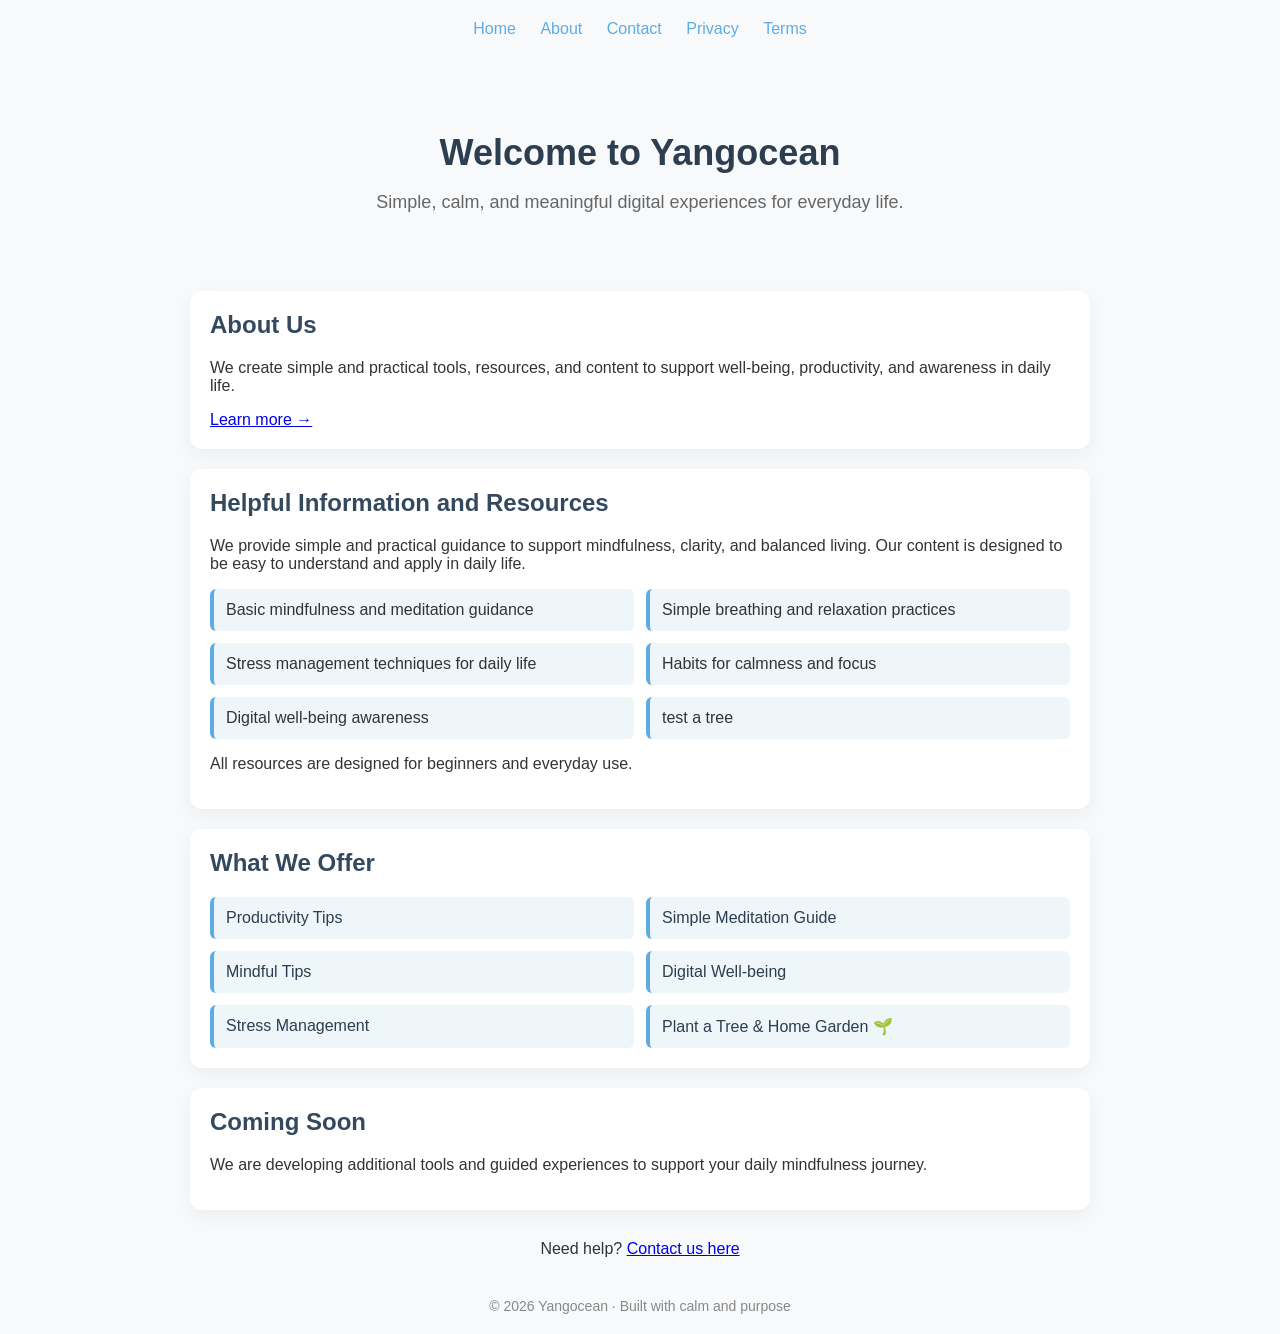
==== index.html @ 3eb4bc16 "Update index.html" ====
<!DOCTYPE html>
<html lang="en">
<head>
  <meta charset="UTF-8">
  <title>Yangocean</title>
  <meta name="viewport" content="width=device-width, initial-scale=1.0">

  <!-- AdSense -->
  <script async src="https://pagead2.googlesyndication.com/pagead/js/adsbygoogle.js?client=ca-pub-7428873868724087"
     crossorigin="anonymous"></script>

  <style>
    body {
      margin: 0;
      font-family: "Segoe UI", Tahoma, sans-serif;
      background: #f7f9fb;
      color: #333;
    }

    .container {
      max-width: 900px;
      margin: auto;
      padding: 20px;
    }

    nav {
      text-align: center;
      margin-bottom: 30px;
    }

    nav a {
      margin: 0 10px;
      text-decoration: none;
      color: #5dade2;
      font-weight: 500;
    }

    nav a:hover {
      text-decoration: underline;
    }

    .hero {
      text-align: center;
      padding: 40px 20px;
    }

    .hero h1 {
      font-size: 36px;
      margin-bottom: 10px;
      color: #2c3e50;
    }

    .hero p {
      font-size: 18px;
      color: #666;
    }

    .card {
      background: white;
      padding: 20px;
      border-radius: 12px;
      margin-top: 20px;
      box-shadow: 0 6px 18px rgba(0,0,0,0.05);
    }

    .card h2 {
      margin-top: 0;
      color: #34495e;
    }

    .features {
      display: grid;
      grid-template-columns: 1fr;
      gap: 12px;
      margin-top: 10px;
    }

    .feature {
      background: #eef6f9;
      padding: 12px;
      border-left: 4px solid #5dade2;
      border-radius: 6px;
    }

    .feature a {
      text-decoration: none;
      color: #2c3e50;
      font-weight: 500;
    }

    .footer {
      margin-top: 40px;
      text-align: center;
      font-size: 14px;
      color: #888;
    }

    @media (min-width: 600px) {
      .features {
        grid-template-columns: 1fr 1fr;
      }
    }
  </style>
</head>

<body>

<div class="container">

  <!-- Navigation -->
<nav>
  <a href="index.html">Home</a>
  <a href="about.html">About</a>
  <a href="contact.html">Contact</a>
  <a href="privacy.html">Privacy</a>
  <a href="terms.html">Terms</a>
</nav>

  <!-- Hero Section -->
  <div class="hero">
    <h1>Welcome to Yangocean</h1>
    <p>Simple, calm, and meaningful digital experiences for everyday life.</p>
  </div>

  <!-- About Section -->
  <div class="card">
    <h2>About Us</h2>
    <p>
      We create simple and practical tools, resources, and content to support well-being, productivity, and awareness in daily life.
    </p>
    <a href="about.html">Learn more →</a>
  </div>

  <!-- Helpful Information -->
  <div class="card">
    <h2>Helpful Information and Resources</h2>

    <p>
      We provide simple and practical guidance to support mindfulness, clarity, and balanced living.
      Our content is designed to be easy to understand and apply in daily life.
    </p>

    <div class="features">
      <div class="feature">Basic mindfulness and meditation guidance</div>
      <div class="feature">Simple breathing and relaxation practices</div>
      <div class="feature">Stress management techniques for daily life</div>
      <div class="feature">Habits for calmness and focus</div>
      <div class="feature">Digital well-being awareness</div>
      <div class="feature">test a tree</div>
    </div>

    <p>
      All resources are designed for beginners and everyday use.
    </p>
  </div>

  <!-- What We Offer -->
  <div class="card">
    <h2>What We Offer</h2>

    <div class="features">
      <div class="feature"><a href="productivity.html">Productivity Tips</a></div>
      <div class="feature"><a href="meditation-guide.html">Simple Meditation Guide</a></div>
      <div class="feature"><a href="mindful-tips.html">Mindful Tips</a></div>
      <div class="feature"><a href="digital-wellbeing.html">Digital Well-being</a></div>
      <div class="feature"><a href="stress-management.html">Stress Management</a></div>
      <div class="feature"><a href="plant-garden.html">Plant a Tree & Home Garden 🌱</a></div>
    </div>
  </div>

  <!-- Coming Soon -->
  <div class="card">
    <h2>Coming Soon</h2>
    <p>
      We are developing additional tools and guided experiences to support your daily mindfulness journey.
    </p>
  </div>
<p style="text-align:center; margin-top:30px;">
  Need help? <a href="contact.html">Contact us here</a>
</p>
  <!-- Footer -->
  <div class="footer">
    © 2026 Yangocean · Built with calm and purpose
  </div>

</div>

</body>
</html>
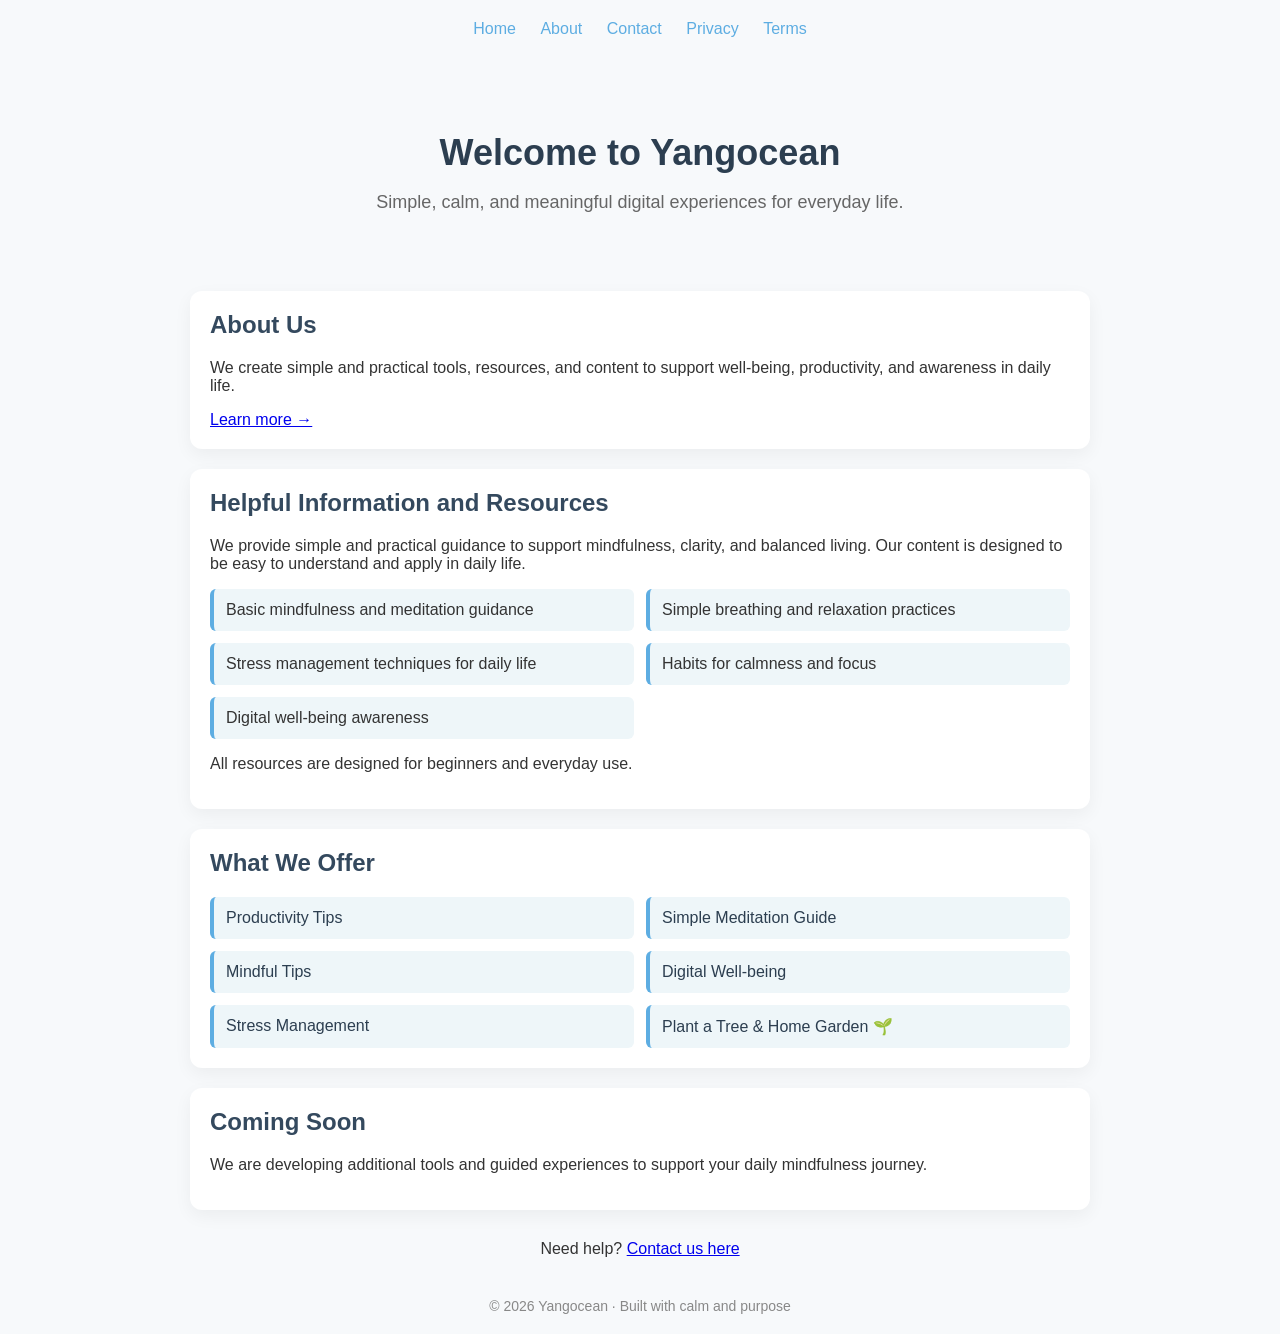
==== commit 3b1ff109: "Update index.html" ====
--- a/index.html
+++ b/index.html
@@ -146,7 +146,7 @@
       <div class="feature">Stress management techniques for daily life</div>
       <div class="feature">Habits for calmness and focus</div>
       <div class="feature">Digital well-being awareness</div>
-      <div class="feature">test a tree</div>
+     
     </div>
 
     <p>
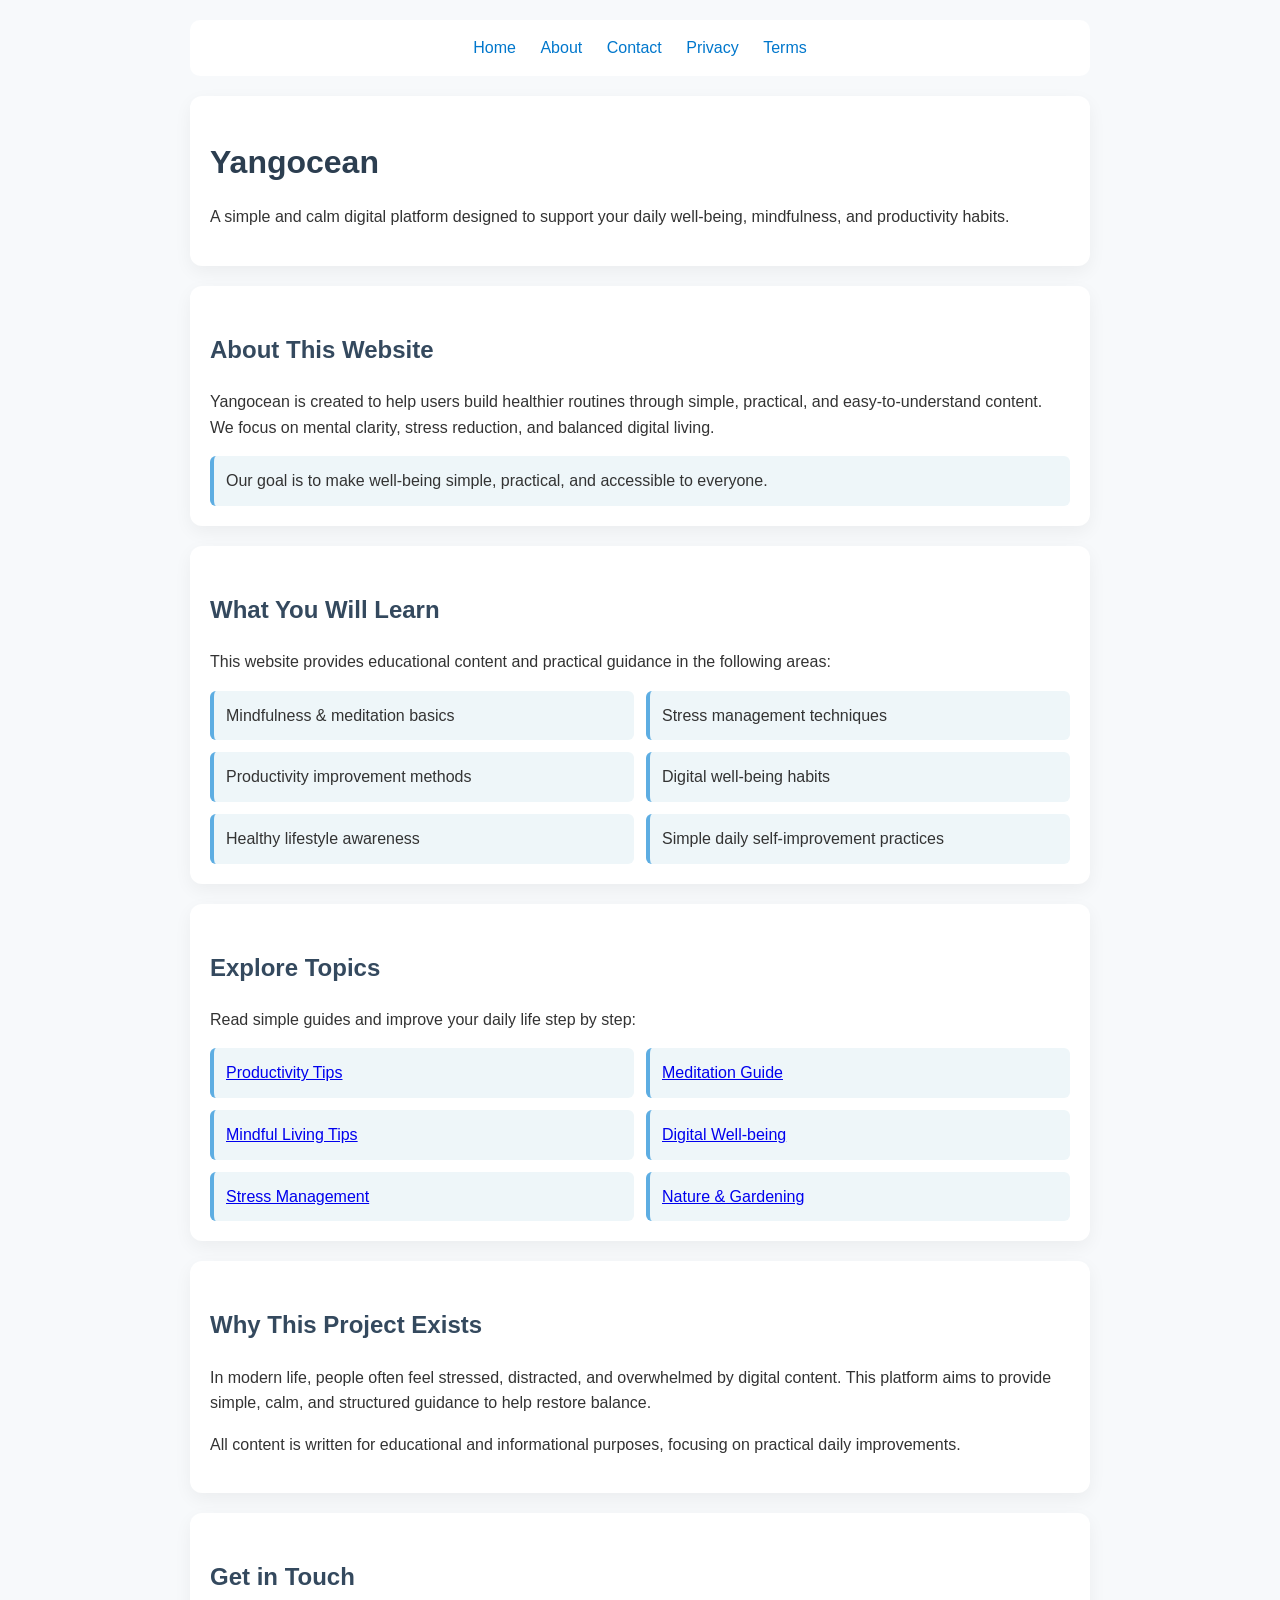
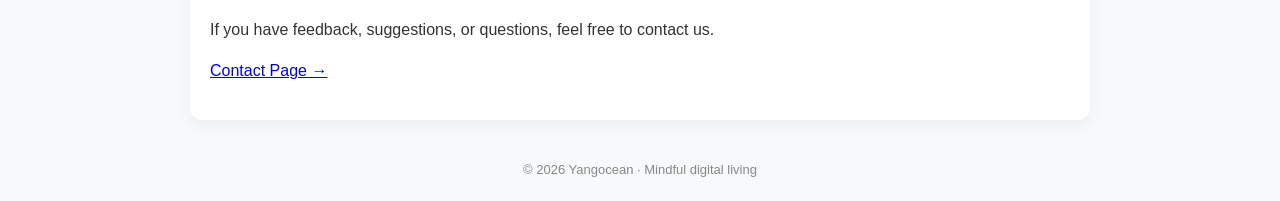
==== commit 8c8bd140: "Update index.html" ====
--- a/index.html
+++ b/index.html
@@ -2,185 +2,113 @@
 <html lang="en">
 <head>
   <meta charset="UTF-8">
-  <title>Yangocean</title>
+  <title>Yangocean - Mindfulness, Productivity & Well-being Tools</title>
   <meta name="viewport" content="width=device-width, initial-scale=1.0">
 
+  <meta name="description" content="Yangocean helps you improve mindfulness, productivity, stress management, and digital well-being through simple guides and tools for daily life.">
+
   <!-- AdSense -->
-  <script async src="https://pagead2.googlesyndication.com/pagead/js/adsbygoogle.js?client=ca-pub-7428873868724087"
+  <script async src="https://pagead2.googlesyndication.com/pagead/js/adsbygoogle.js?client=ca-pub-6929570744326515"
      crossorigin="anonymous"></script>
 
-  <style>
-    body {
-      margin: 0;
-      font-family: "Segoe UI", Tahoma, sans-serif;
-      background: #f7f9fb;
-      color: #333;
-    }
-
-    .container {
-      max-width: 900px;
-      margin: auto;
-      padding: 20px;
-    }
-
-    nav {
-      text-align: center;
-      margin-bottom: 30px;
-    }
-
-    nav a {
-      margin: 0 10px;
-      text-decoration: none;
-      color: #5dade2;
-      font-weight: 500;
-    }
-
-    nav a:hover {
-      text-decoration: underline;
-    }
-
-    .hero {
-      text-align: center;
-      padding: 40px 20px;
-    }
-
-    .hero h1 {
-      font-size: 36px;
-      margin-bottom: 10px;
-      color: #2c3e50;
-    }
-
-    .hero p {
-      font-size: 18px;
-      color: #666;
-    }
-
-    .card {
-      background: white;
-      padding: 20px;
-      border-radius: 12px;
-      margin-top: 20px;
-      box-shadow: 0 6px 18px rgba(0,0,0,0.05);
-    }
-
-    .card h2 {
-      margin-top: 0;
-      color: #34495e;
-    }
-
-    .features {
-      display: grid;
-      grid-template-columns: 1fr;
-      gap: 12px;
-      margin-top: 10px;
-    }
-
-    .feature {
-      background: #eef6f9;
-      padding: 12px;
-      border-left: 4px solid #5dade2;
-      border-radius: 6px;
-    }
-
-    .feature a {
-      text-decoration: none;
-      color: #2c3e50;
-      font-weight: 500;
-    }
-
-    .footer {
-      margin-top: 40px;
-      text-align: center;
-      font-size: 14px;
-      color: #888;
-    }
-
-    @media (min-width: 600px) {
-      .features {
-        grid-template-columns: 1fr 1fr;
-      }
-    }
-  </style>
+  <link rel="stylesheet" href="style.css">
 </head>
 
 <body>
 
 <div class="container">
 
-  <!-- Navigation -->
-<nav>
-  <a href="index.html">Home</a>
-  <a href="about.html">About</a>
-  <a href="contact.html">Contact</a>
-  <a href="privacy.html">Privacy</a>
-  <a href="terms.html">Terms</a>
-</nav>
+  <!-- NAVIGATION -->
+  <nav>
+    <a href="index.html">Home</a>
+    <a href="about.html">About</a>
+    <a href="contact.html">Contact</a>
+    <a href="privacy.html">Privacy</a>
+    <a href="terms.html">Terms</a>
+  </nav>
 
-  <!-- Hero Section -->
-  <div class="hero">
-    <h1>Welcome to Yangocean</h1>
-    <p>Simple, calm, and meaningful digital experiences for everyday life.</p>
-  </div>
-
-  <!-- About Section -->
+  <!-- HERO SECTION -->
   <div class="card">
-    <h2>About Us</h2>
+    <h1>Yangocean</h1>
     <p>
-      We create simple and practical tools, resources, and content to support well-being, productivity, and awareness in daily life.
-    </p>
-    <a href="about.html">Learn more →</a>
-  </div>
-
-  <!-- Helpful Information -->
-  <div class="card">
-    <h2>Helpful Information and Resources</h2>
-
-    <p>
-      We provide simple and practical guidance to support mindfulness, clarity, and balanced living.
-      Our content is designed to be easy to understand and apply in daily life.
-    </p>
-
-    <div class="features">
-      <div class="feature">Basic mindfulness and meditation guidance</div>
-      <div class="feature">Simple breathing and relaxation practices</div>
-      <div class="feature">Stress management techniques for daily life</div>
-      <div class="feature">Habits for calmness and focus</div>
-      <div class="feature">Digital well-being awareness</div>
-     
-    </div>
-
-    <p>
-      All resources are designed for beginners and everyday use.
+      A simple and calm digital platform designed to support your daily well-being,
+      mindfulness, and productivity habits.
     </p>
   </div>
 
-  <!-- What We Offer -->
+  <!-- WHAT THIS SITE IS -->
   <div class="card">
-    <h2>What We Offer</h2>
+    <h2>About This Website</h2>
+    <p>
+      Yangocean is created to help users build healthier routines through simple, practical, and easy-to-understand content.
+      We focus on mental clarity, stress reduction, and balanced digital living.
+    </p>
 
-    <div class="features">
-      <div class="feature"><a href="productivity.html">Productivity Tips</a></div>
-      <div class="feature"><a href="meditation-guide.html">Simple Meditation Guide</a></div>
-      <div class="feature"><a href="mindful-tips.html">Mindful Tips</a></div>
-      <div class="feature"><a href="digital-wellbeing.html">Digital Well-being</a></div>
-      <div class="feature"><a href="stress-management.html">Stress Management</a></div>
-      <div class="feature"><a href="plant-garden.html">Plant a Tree & Home Garden 🌱</a></div>
+    <div class="highlight">
+      Our goal is to make well-being simple, practical, and accessible to everyone.
     </div>
   </div>
 
-  <!-- Coming Soon -->
+  <!-- VALUE SECTION -->
   <div class="card">
-    <h2>Coming Soon</h2>
+    <h2>What You Will Learn</h2>
     <p>
-      We are developing additional tools and guided experiences to support your daily mindfulness journey.
+      This website provides educational content and practical guidance in the following areas:
+    </p>
+
+    <div class="grid">
+      <div class="item">Mindfulness & meditation basics</div>
+      <div class="item">Stress management techniques</div>
+      <div class="item">Productivity improvement methods</div>
+      <div class="item">Digital well-being habits</div>
+      <div class="item">Healthy lifestyle awareness</div>
+      <div class="item">Simple daily self-improvement practices</div>
+    </div>
+  </div>
+
+  <!-- FEATURE LINKS -->
+  <div class="card">
+    <h2>Explore Topics</h2>
+    <p>Read simple guides and improve your daily life step by step:</p>
+
+    <div class="grid">
+      <div class="item"><a href="productivity.html">Productivity Tips</a></div>
+      <div class="item"><a href="meditation-guide.html">Meditation Guide</a></div>
+      <div class="item"><a href="mindful-tips.html">Mindful Living Tips</a></div>
+      <div class="item"><a href="digital-wellbeing.html">Digital Well-being</a></div>
+      <div class="item"><a href="stress-management.html">Stress Management</a></div>
+      <div class="item"><a href="plant-garden.html">Nature & Gardening</a></div>
+    </div>
+  </div>
+
+  <!-- TRUST SECTION (IMPORTANT FOR ADSENSE) -->
+  <div class="card">
+    <h2>Why This Project Exists</h2>
+    <p>
+      In modern life, people often feel stressed, distracted, and overwhelmed by digital content.
+      This platform aims to provide simple, calm, and structured guidance to help restore balance.
+    </p>
+
+    <p>
+      All content is written for educational and informational purposes, focusing on practical daily improvements.
     </p>
   </div>
-<p style="text-align:center; margin-top:30px;">
-  Need help? <a href="contact.html">Contact us here</a>
-</p>
-  <!-- Footer -->
+
+  <!-- CONTACT CTA -->
+  <div class="card">
+    <h2>Get in Touch</h2>
+    <p>
+      If you have feedback, suggestions, or questions, feel free to contact us.
+    </p>
+
+    <p>
+      <a href="contact.html">Contact Page →</a>
+    </p>
+  </div>
+
+  <!-- FOOTER -->
   <div class="footer">
-    © 2026 Yangocean · Built with calm and purpose
+    © 2026 Yangocean · Mindful digital living
   </div>
 
 </div>
--- a/style.css
+++ b/style.css
@@ -0,0 +1,91 @@
+body {
+  font-family: Arial, sans-serif;
+  margin: 0;
+  background: #f7f9fb;
+  color: #333;
+  line-height: 1.6;
+}
+
+/* Layout container */
+.container {
+  max-width: 900px;
+  margin: auto;
+  padding: 20px;
+}
+
+/* Headings */
+h1 {
+  color: #2c3e50;
+  margin-bottom: 10px;
+}
+
+h2 {
+  color: #34495e;
+  margin-top: 25px;
+}
+
+/* Navigation */
+nav {
+  text-align: center;
+  padding: 15px 0;
+  margin-bottom: 20px;
+  background: white;
+  border-radius: 10px;
+}
+
+nav a {
+  margin: 0 10px;
+  text-decoration: none;
+  color: #0077cc;
+  font-weight: 500;
+}
+
+nav a:hover {
+  text-decoration: underline;
+}
+
+/* Card UI (VERY important for AdSense quality signal) */
+.card {
+  background: #ffffff;
+  padding: 20px;
+  border-radius: 12px;
+  margin-top: 20px;
+  box-shadow: 0 6px 18px rgba(0,0,0,0.05);
+}
+
+/* Highlight boxes */
+.highlight {
+  background: #eef6f9;
+  padding: 12px;
+  border-left: 4px solid #5dade2;
+  border-radius: 6px;
+}
+
+/* Grid layout */
+.grid {
+  display: grid;
+  grid-template-columns: 1fr;
+  gap: 12px;
+}
+
+@media (min-width: 700px) {
+  .grid {
+    grid-template-columns: 1fr 1fr;
+  }
+}
+
+/* Feature box */
+.item {
+  background: #eef6f9;
+  padding: 12px;
+  border-left: 4px solid #5dade2;
+  border-radius: 6px;
+}
+
+/* Footer */
+.footer {
+  margin-top: 40px;
+  text-align: center;
+  font-size: 13px;
+  color: #888;
+}
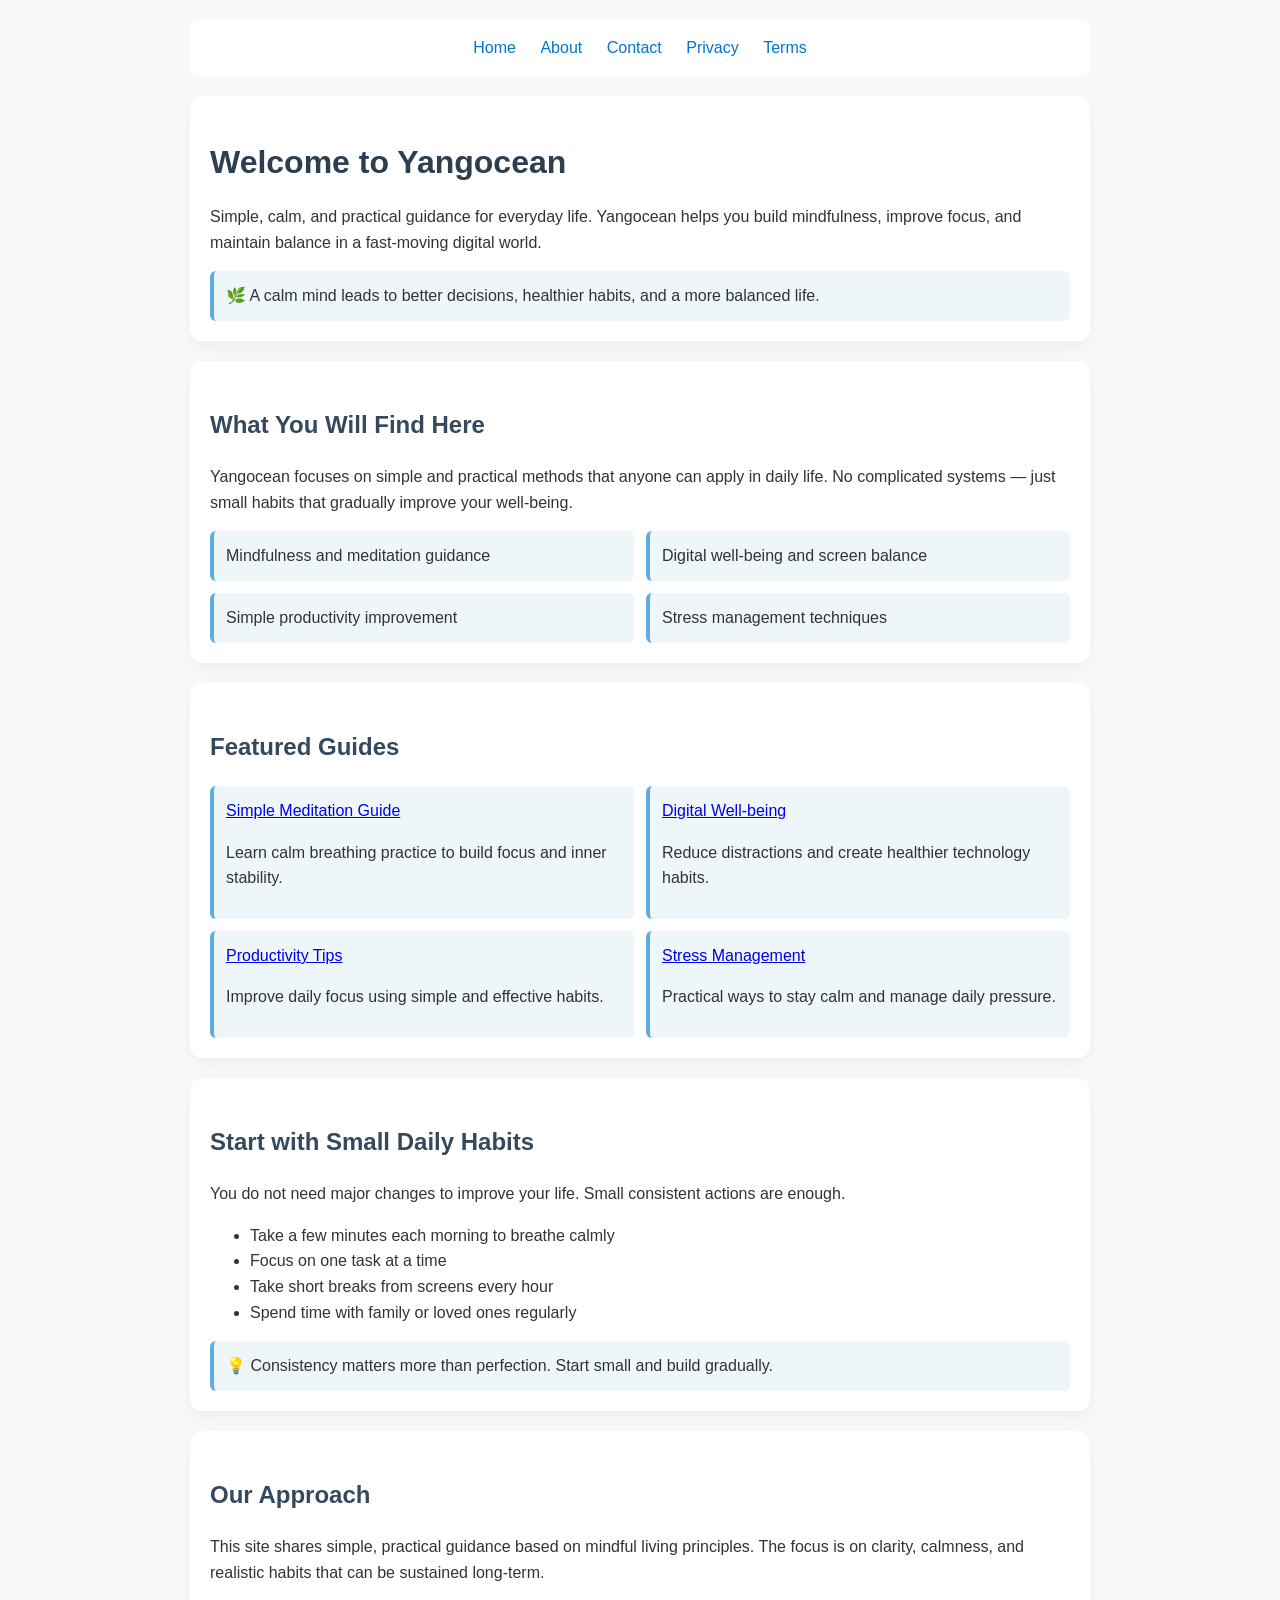
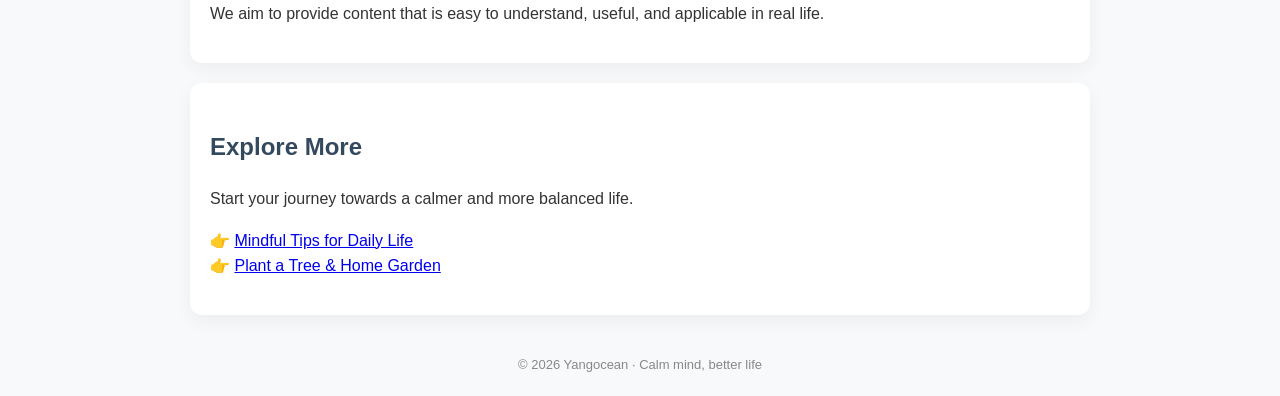
==== commit 4a3ae91f: "Update index.html" ====
--- a/index.html
+++ b/index.html
@@ -1,115 +1,139 @@
 <!DOCTYPE html>
 <html lang="en">
 <head>
-  <meta charset="UTF-8">
-  <title>Yangocean - Mindfulness, Productivity & Well-being Tools</title>
-  <meta name="viewport" content="width=device-width, initial-scale=1.0">
+<meta charset="UTF-8">
+<title>Yangocean | Mindful Living, Productivity & Digital Well-being</title>
+<meta name="description" content="Yangocean provides simple guides on mindfulness, meditation, productivity, stress management, and digital well-being for a calmer and more balanced life.">
+<meta name="viewport" content="width=device-width, initial-scale=1.0">
 
-  <meta name="description" content="Yangocean helps you improve mindfulness, productivity, stress management, and digital well-being through simple guides and tools for daily life.">
+<link rel="stylesheet" href="style.css">
 
-  <!-- AdSense -->
-  <script async src="https://pagead2.googlesyndication.com/pagead/js/adsbygoogle.js?client=ca-pub-6929570744326515"
-     crossorigin="anonymous"></script>
-
-  <link rel="stylesheet" href="style.css">
+<script async src="https://pagead2.googlesyndication.com/pagead/js/adsbygoogle.js?client=ca-pub-6929570744326515"
+crossorigin="anonymous"></script>
 </head>
 
 <body>
 
 <div class="container">
 
-  <!-- NAVIGATION -->
-  <nav>
-    <a href="index.html">Home</a>
-    <a href="about.html">About</a>
-    <a href="contact.html">Contact</a>
-    <a href="privacy.html">Privacy</a>
-    <a href="terms.html">Terms</a>
-  </nav>
+<!-- Navigation -->
+<nav>
+  <a href="index.html">Home</a>
+  <a href="about.html">About</a>
+  <a href="contact.html">Contact</a>
+  <a href="privacy.html">Privacy</a>
+  <a href="terms.html">Terms</a>
+</nav>
 
-  <!-- HERO SECTION -->
-  <div class="card">
-    <h1>Yangocean</h1>
-    <p>
-      A simple and calm digital platform designed to support your daily well-being,
-      mindfulness, and productivity habits.
-    </p>
+<!-- Hero Section -->
+<div class="card">
+  <h1>Welcome to Yangocean</h1>
+  <p>
+    Simple, calm, and practical guidance for everyday life.  
+    Yangocean helps you build mindfulness, improve focus, and maintain balance in a fast-moving digital world.
+  </p>
+
+  <div class="highlight">
+    🌿 A calm mind leads to better decisions, healthier habits, and a more balanced life.
   </div>
+</div>
 
-  <!-- WHAT THIS SITE IS -->
-  <div class="card">
-    <h2>About This Website</h2>
-    <p>
-      Yangocean is created to help users build healthier routines through simple, practical, and easy-to-understand content.
-      We focus on mental clarity, stress reduction, and balanced digital living.
-    </p>
+<!-- What This Site Is About -->
+<div class="card">
+  <h2>What You Will Find Here</h2>
 
-    <div class="highlight">
-      Our goal is to make well-being simple, practical, and accessible to everyone.
+  <p>
+    Yangocean focuses on simple and practical methods that anyone can apply in daily life.
+    No complicated systems — just small habits that gradually improve your well-being.
+  </p>
+
+  <div class="grid">
+    <div class="item">Mindfulness and meditation guidance</div>
+    <div class="item">Digital well-being and screen balance</div>
+    <div class="item">Simple productivity improvement</div>
+    <div class="item">Stress management techniques</div>
+  </div>
+</div>
+
+<!-- Featured Guides -->
+<div class="card">
+  <h2>Featured Guides</h2>
+
+  <div class="grid">
+    <div class="item">
+      <a href="meditation-guide.html">Simple Meditation Guide</a>
+      <p>Learn calm breathing practice to build focus and inner stability.</p>
+    </div>
+
+    <div class="item">
+      <a href="digital-wellbeing.html">Digital Well-being</a>
+      <p>Reduce distractions and create healthier technology habits.</p>
+    </div>
+
+    <div class="item">
+      <a href="productivity.html">Productivity Tips</a>
+      <p>Improve daily focus using simple and effective habits.</p>
+    </div>
+
+    <div class="item">
+      <a href="stress-management.html">Stress Management</a>
+      <p>Practical ways to stay calm and manage daily pressure.</p>
     </div>
   </div>
+</div>
 
-  <!-- VALUE SECTION -->
-  <div class="card">
-    <h2>What You Will Learn</h2>
-    <p>
-      This website provides educational content and practical guidance in the following areas:
-    </p>
+<!-- Daily Practice Section -->
+<div class="card">
+  <h2>Start with Small Daily Habits</h2>
 
-    <div class="grid">
-      <div class="item">Mindfulness & meditation basics</div>
-      <div class="item">Stress management techniques</div>
-      <div class="item">Productivity improvement methods</div>
-      <div class="item">Digital well-being habits</div>
-      <div class="item">Healthy lifestyle awareness</div>
-      <div class="item">Simple daily self-improvement practices</div>
-    </div>
+  <p>
+    You do not need major changes to improve your life. Small consistent actions are enough.
+  </p>
+
+  <ul>
+    <li>Take a few minutes each morning to breathe calmly</li>
+    <li>Focus on one task at a time</li>
+    <li>Take short breaks from screens every hour</li>
+    <li>Spend time with family or loved ones regularly</li>
+  </ul>
+
+  <div class="highlight">
+    💡 Consistency matters more than perfection. Start small and build gradually.
   </div>
+</div>
 
-  <!-- FEATURE LINKS -->
-  <div class="card">
-    <h2>Explore Topics</h2>
-    <p>Read simple guides and improve your daily life step by step:</p>
+<!-- Trust Section -->
+<div class="card">
+  <h2>Our Approach</h2>
 
-    <div class="grid">
-      <div class="item"><a href="productivity.html">Productivity Tips</a></div>
-      <div class="item"><a href="meditation-guide.html">Meditation Guide</a></div>
-      <div class="item"><a href="mindful-tips.html">Mindful Living Tips</a></div>
-      <div class="item"><a href="digital-wellbeing.html">Digital Well-being</a></div>
-      <div class="item"><a href="stress-management.html">Stress Management</a></div>
-      <div class="item"><a href="plant-garden.html">Nature & Gardening</a></div>
-    </div>
-  </div>
+  <p>
+    This site shares simple, practical guidance based on mindful living principles.
+    The focus is on clarity, calmness, and realistic habits that can be sustained long-term.
+  </p>
 
-  <!-- TRUST SECTION (IMPORTANT FOR ADSENSE) -->
-  <div class="card">
-    <h2>Why This Project Exists</h2>
-    <p>
-      In modern life, people often feel stressed, distracted, and overwhelmed by digital content.
-      This platform aims to provide simple, calm, and structured guidance to help restore balance.
-    </p>
+  <p>
+    We aim to provide content that is easy to understand, useful, and applicable in real life.
+  </p>
+</div>
 
-    <p>
-      All content is written for educational and informational purposes, focusing on practical daily improvements.
-    </p>
-  </div>
+<!-- Call to Action -->
+<div class="card">
+  <h2>Explore More</h2>
 
-  <!-- CONTACT CTA -->
-  <div class="card">
-    <h2>Get in Touch</h2>
-    <p>
-      If you have feedback, suggestions, or questions, feel free to contact us.
-    </p>
+  <p>
+    Start your journey towards a calmer and more balanced life.
+  </p>
 
-    <p>
-      <a href="contact.html">Contact Page →</a>
-    </p>
-  </div>
+  <p>
+    👉 <a href="mindful-tips.html">Mindful Tips for Daily Life</a><br>
+    👉 <a href="plant-garden.html">Plant a Tree & Home Garden</a>
+  </p>
+</div>
 
-  <!-- FOOTER -->
-  <div class="footer">
-    © 2026 Yangocean · Mindful digital living
-  </div>
+<!-- Footer -->
+<div class="footer">
+  © 2026 Yangocean · Calm mind, better life
+</div>
 
 </div>
 
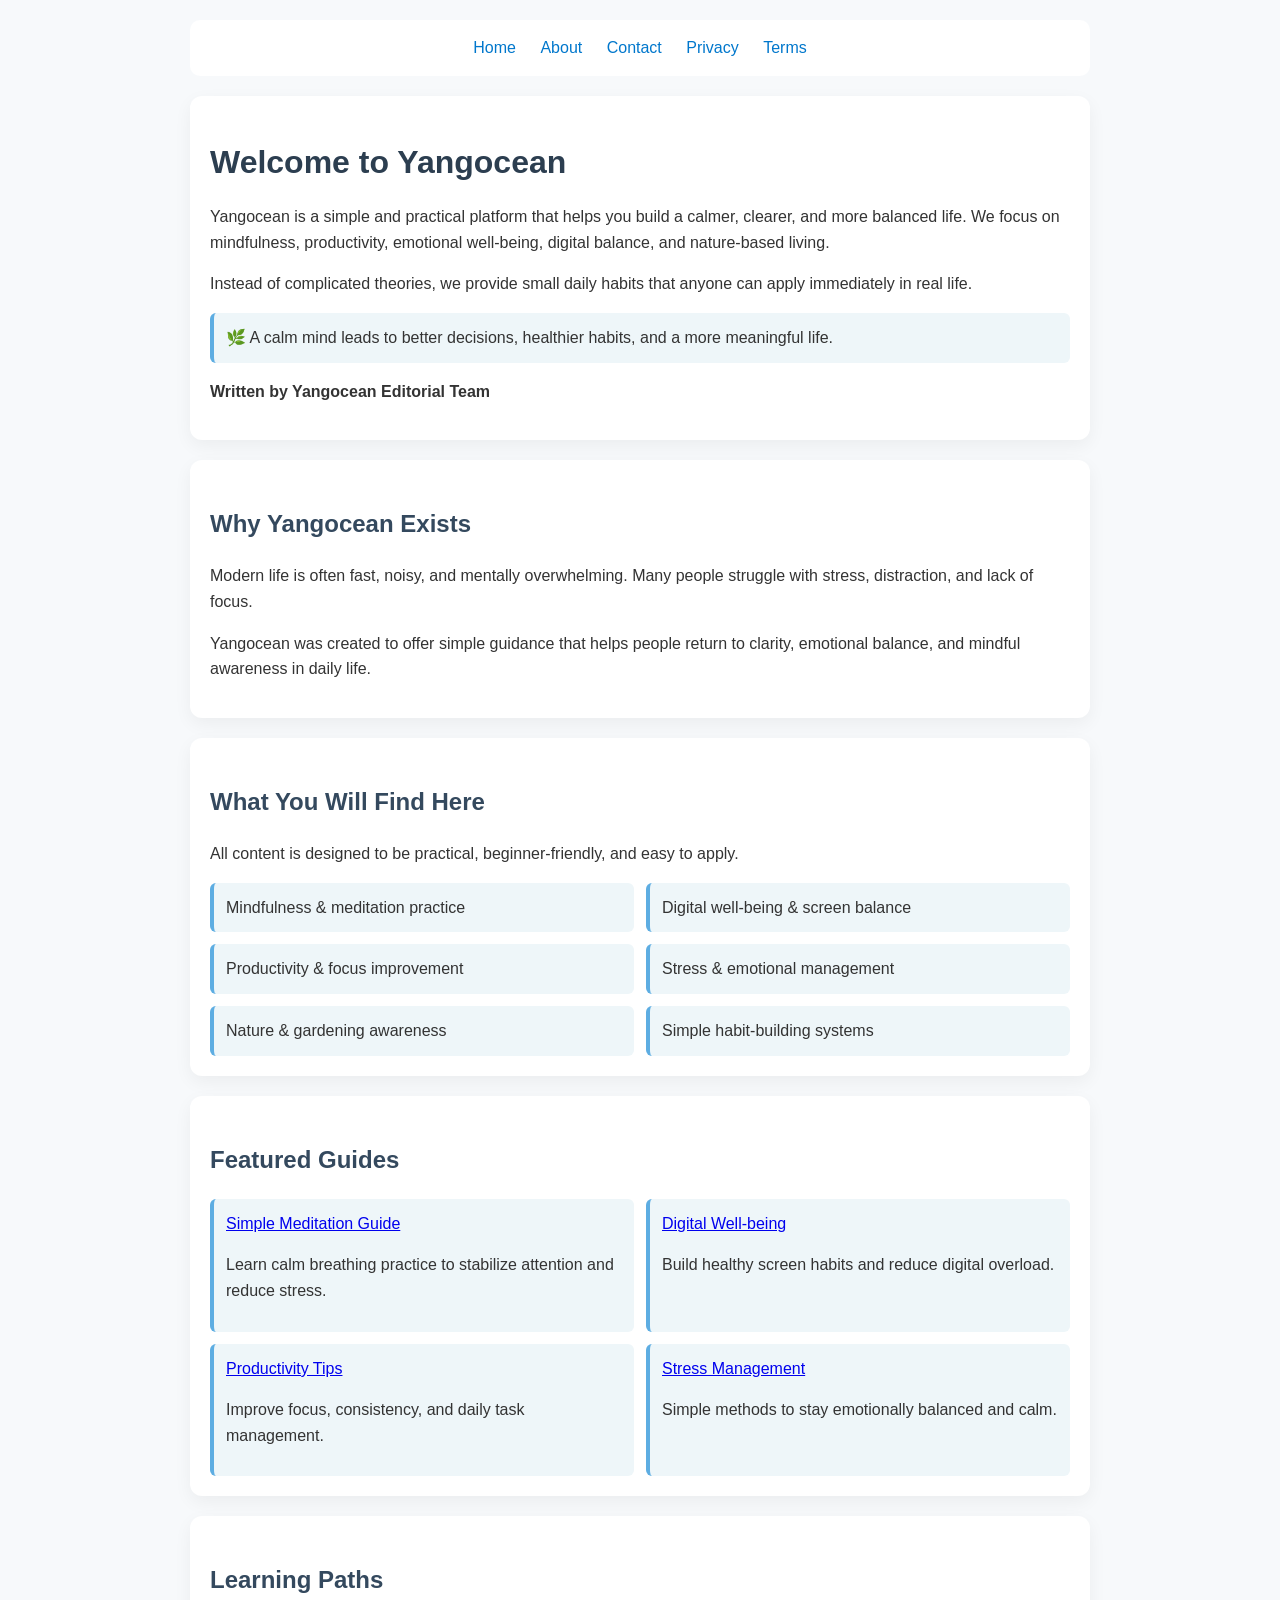
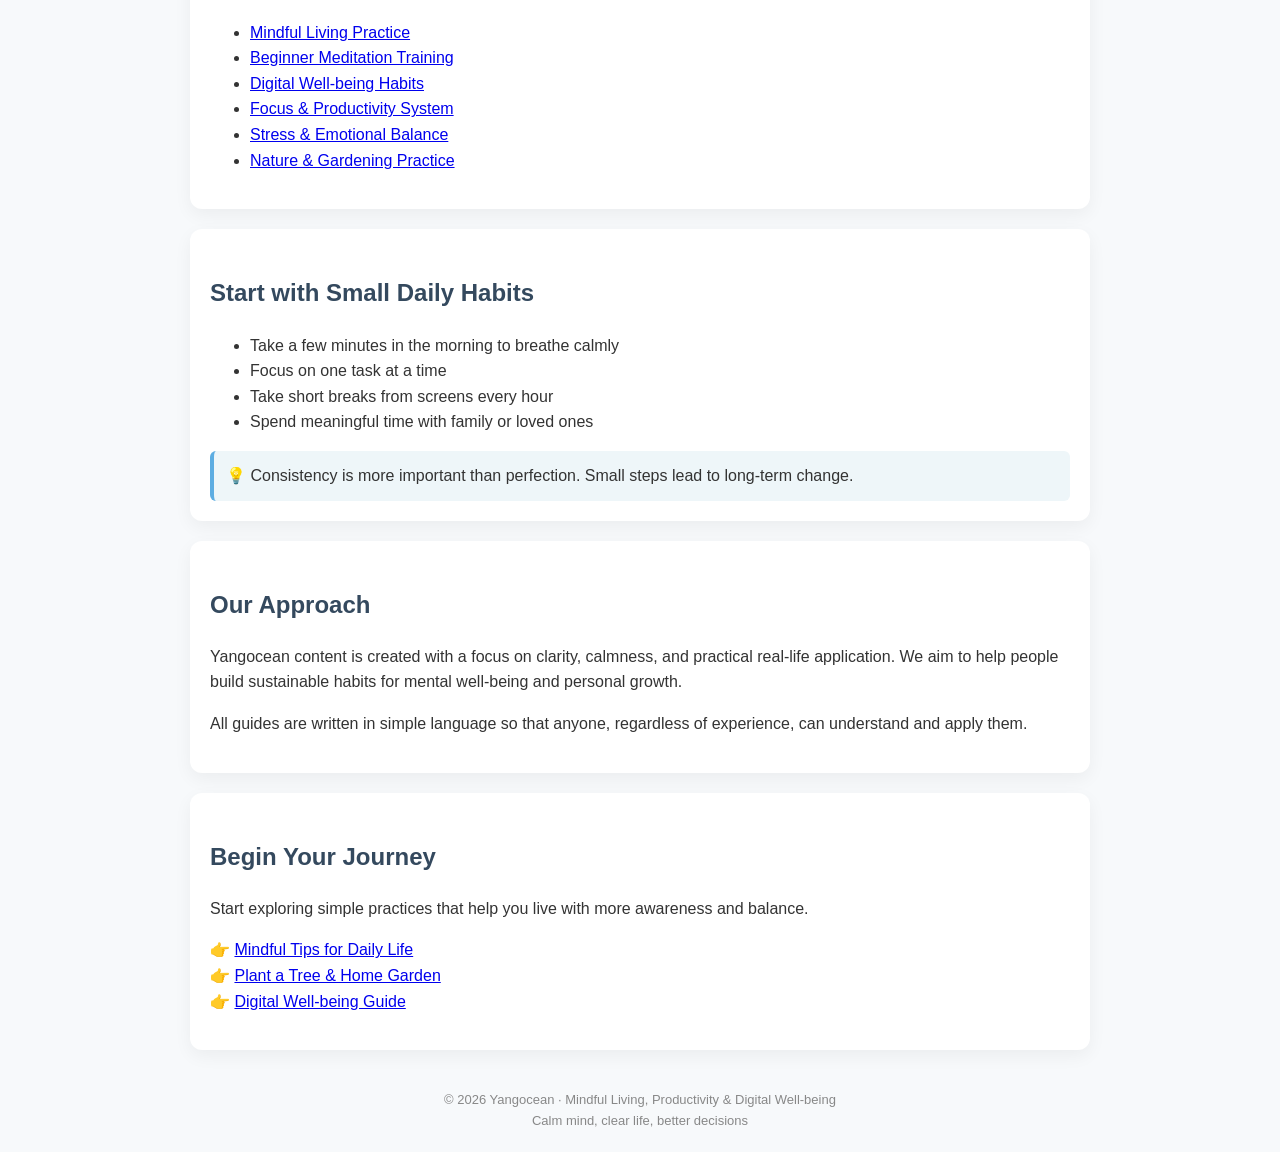
==== commit 2fe13bf1: "Update index.html" ====
--- a/index.html
+++ b/index.html
@@ -2,14 +2,26 @@
 <html lang="en">
 <head>
 <meta charset="UTF-8">
+
 <title>Yangocean | Mindful Living, Productivity & Digital Well-being</title>
-<meta name="description" content="Yangocean provides simple guides on mindfulness, meditation, productivity, stress management, and digital well-being for a calmer and more balanced life.">
+
+<meta name="description" content="Yangocean provides simple, practical guides on mindfulness, meditation, productivity, stress management, digital well-being, and nature-based living for a calmer and more balanced life.">
+
+<meta name="keywords" content="mindfulness, meditation guide, productivity tips, stress management, digital well-being, focus improvement, calm lifestyle, habit building">
+
 <meta name="viewport" content="width=device-width, initial-scale=1.0">
 
+<!-- Open Graph (SEO + sharing) -->
+<meta property="og:title" content="Yangocean | Mindful Living & Productivity">
+<meta property="og:description" content="Simple guides for mindfulness, productivity, stress management, and digital well-being.">
+<meta property="og:type" content="website">
+
 <link rel="stylesheet" href="style.css">
 
+<!-- AdSense -->
 <script async src="https://pagead2.googlesyndication.com/pagead/js/adsbygoogle.js?client=ca-pub-6929570744326515"
 crossorigin="anonymous"></script>
+
 </head>
 
 <body>
@@ -25,114 +37,167 @@
   <a href="terms.html">Terms</a>
 </nav>
 
-<!-- Hero Section -->
-<div class="card">
+<!-- HERO -->
+<div class="card">
+
   <h1>Welcome to Yangocean</h1>
-  <p>
-    Simple, calm, and practical guidance for everyday life.  
-    Yangocean helps you build mindfulness, improve focus, and maintain balance in a fast-moving digital world.
+
+  <p>
+    Yangocean is a simple and practical platform that helps you build a calmer, clearer, and more balanced life.
+    We focus on mindfulness, productivity, emotional well-being, digital balance, and nature-based living.
+  </p>
+
+  <p>
+    Instead of complicated theories, we provide small daily habits that anyone can apply immediately in real life.
   </p>
 
   <div class="highlight">
-    🌿 A calm mind leads to better decisions, healthier habits, and a more balanced life.
-  </div>
-</div>
-
-<!-- What This Site Is About -->
-<div class="card">
+    🌿 A calm mind leads to better decisions, healthier habits, and a more meaningful life.
+  </div>
+
+  <p><strong>Written by Yangocean Editorial Team</strong></p>
+
+</div>
+
+<!-- WHY THIS SITE EXISTS -->
+<div class="card">
+
+  <h2>Why Yangocean Exists</h2>
+
+  <p>
+    Modern life is often fast, noisy, and mentally overwhelming.
+    Many people struggle with stress, distraction, and lack of focus.
+  </p>
+
+  <p>
+    Yangocean was created to offer simple guidance that helps people return to clarity,
+    emotional balance, and mindful awareness in daily life.
+  </p>
+
+</div>
+
+<!-- WHAT YOU WILL FIND -->
+<div class="card">
+
   <h2>What You Will Find Here</h2>
 
   <p>
-    Yangocean focuses on simple and practical methods that anyone can apply in daily life.
-    No complicated systems — just small habits that gradually improve your well-being.
+    All content is designed to be practical, beginner-friendly, and easy to apply.
   </p>
 
   <div class="grid">
-    <div class="item">Mindfulness and meditation guidance</div>
-    <div class="item">Digital well-being and screen balance</div>
-    <div class="item">Simple productivity improvement</div>
-    <div class="item">Stress management techniques</div>
-  </div>
-</div>
-
-<!-- Featured Guides -->
-<div class="card">
+    <div class="item">Mindfulness & meditation practice</div>
+    <div class="item">Digital well-being & screen balance</div>
+    <div class="item">Productivity & focus improvement</div>
+    <div class="item">Stress & emotional management</div>
+    <div class="item">Nature & gardening awareness</div>
+    <div class="item">Simple habit-building systems</div>
+  </div>
+
+</div>
+
+<!-- FEATURED GUIDES -->
+<div class="card">
+
   <h2>Featured Guides</h2>
 
   <div class="grid">
+
     <div class="item">
       <a href="meditation-guide.html">Simple Meditation Guide</a>
-      <p>Learn calm breathing practice to build focus and inner stability.</p>
+      <p>Learn calm breathing practice to stabilize attention and reduce stress.</p>
     </div>
 
     <div class="item">
       <a href="digital-wellbeing.html">Digital Well-being</a>
-      <p>Reduce distractions and create healthier technology habits.</p>
+      <p>Build healthy screen habits and reduce digital overload.</p>
     </div>
 
     <div class="item">
       <a href="productivity.html">Productivity Tips</a>
-      <p>Improve daily focus using simple and effective habits.</p>
+      <p>Improve focus, consistency, and daily task management.</p>
     </div>
 
     <div class="item">
       <a href="stress-management.html">Stress Management</a>
-      <p>Practical ways to stay calm and manage daily pressure.</p>
-    </div>
-  </div>
-</div>
-
-<!-- Daily Practice Section -->
-<div class="card">
+      <p>Simple methods to stay emotionally balanced and calm.</p>
+    </div>
+
+  </div>
+
+</div>
+
+<!-- LEARNING PATHS (IMPORTANT FOR SEO AUTHORITY) -->
+<div class="card">
+
+  <h2>Learning Paths</h2>
+
+  <ul>
+    <li><a href="mindful-tips.html">Mindful Living Practice</a></li>
+    <li><a href="meditation-guide.html">Beginner Meditation Training</a></li>
+    <li><a href="digital-wellbeing.html">Digital Well-being Habits</a></li>
+    <li><a href="productivity.html">Focus & Productivity System</a></li>
+    <li><a href="stress-management.html">Stress & Emotional Balance</a></li>
+    <li><a href="plant-garden.html">Nature & Gardening Practice</a></li>
+  </ul>
+
+</div>
+
+<!-- DAILY HABITS -->
+<div class="card">
+
   <h2>Start with Small Daily Habits</h2>
 
-  <p>
-    You do not need major changes to improve your life. Small consistent actions are enough.
-  </p>
-
   <ul>
-    <li>Take a few minutes each morning to breathe calmly</li>
+    <li>Take a few minutes in the morning to breathe calmly</li>
     <li>Focus on one task at a time</li>
     <li>Take short breaks from screens every hour</li>
-    <li>Spend time with family or loved ones regularly</li>
+    <li>Spend meaningful time with family or loved ones</li>
   </ul>
 
   <div class="highlight">
-    💡 Consistency matters more than perfection. Start small and build gradually.
-  </div>
-</div>
-
-<!-- Trust Section -->
-<div class="card">
+    💡 Consistency is more important than perfection. Small steps lead to long-term change.
+  </div>
+
+</div>
+
+<!-- TRUST / E-E-A-T SECTION -->
+<div class="card">
+
   <h2>Our Approach</h2>
 
   <p>
-    This site shares simple, practical guidance based on mindful living principles.
-    The focus is on clarity, calmness, and realistic habits that can be sustained long-term.
-  </p>
-
-  <p>
-    We aim to provide content that is easy to understand, useful, and applicable in real life.
-  </p>
-</div>
-
-<!-- Call to Action -->
-<div class="card">
-  <h2>Explore More</h2>
-
-  <p>
-    Start your journey towards a calmer and more balanced life.
+    Yangocean content is created with a focus on clarity, calmness, and practical real-life application.
+    We aim to help people build sustainable habits for mental well-being and personal growth.
+  </p>
+
+  <p>
+    All guides are written in simple language so that anyone, regardless of experience, can understand and apply them.
+  </p>
+
+</div>
+
+<!-- FINAL CTA -->
+<div class="card">
+
+  <h2>Begin Your Journey</h2>
+
+  <p>
+    Start exploring simple practices that help you live with more awareness and balance.
   </p>
 
   <p>
     👉 <a href="mindful-tips.html">Mindful Tips for Daily Life</a><br>
-    👉 <a href="plant-garden.html">Plant a Tree & Home Garden</a>
-  </p>
-</div>
-
-<!-- Footer -->
+    👉 <a href="plant-garden.html">Plant a Tree & Home Garden</a><br>
+    👉 <a href="digital-wellbeing.html">Digital Well-being Guide</a>
+  </p>
+
+</div>
+
+<!-- FOOTER -->
 <div class="footer">
-  © 2026 Yangocean · Calm mind, better life
+  © 2026 Yangocean · Mindful Living, Productivity & Digital Well-being<br>
+  Calm mind, clear life, better decisions
 </div>
 
 </div>
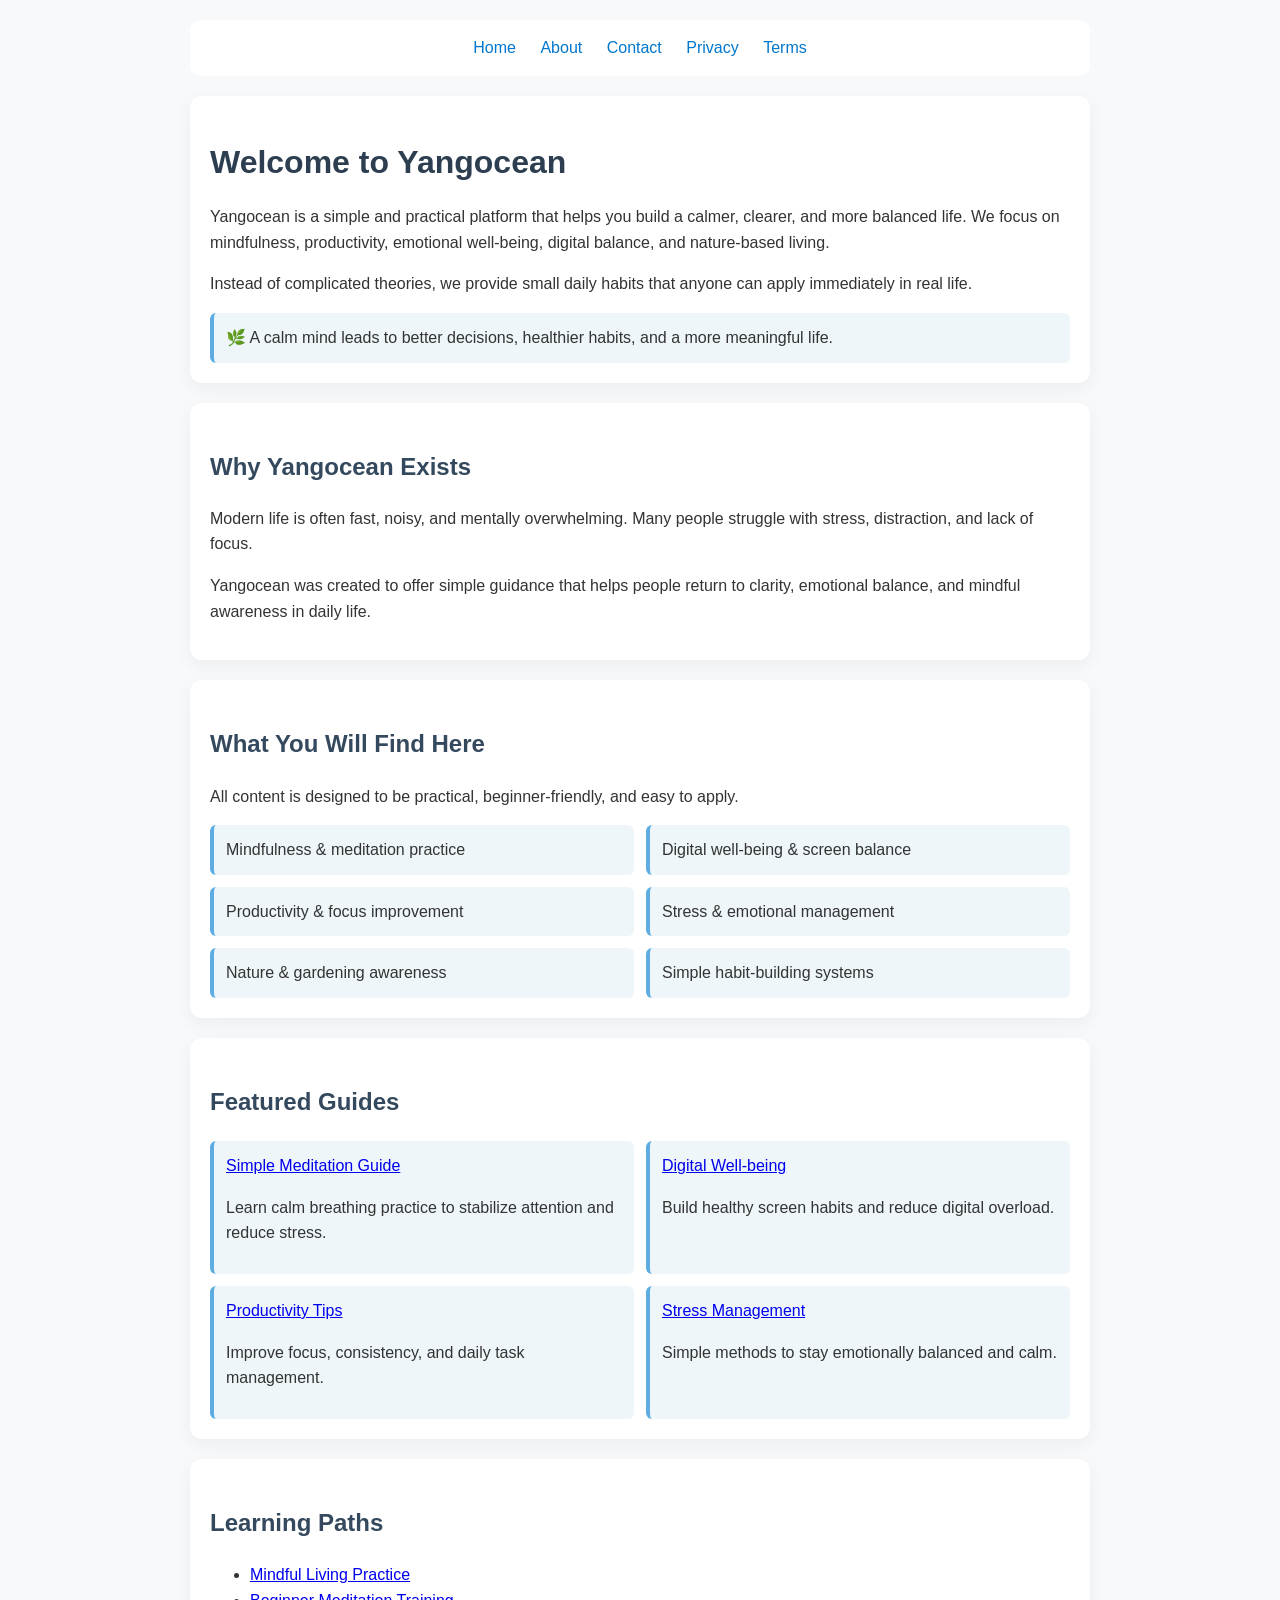
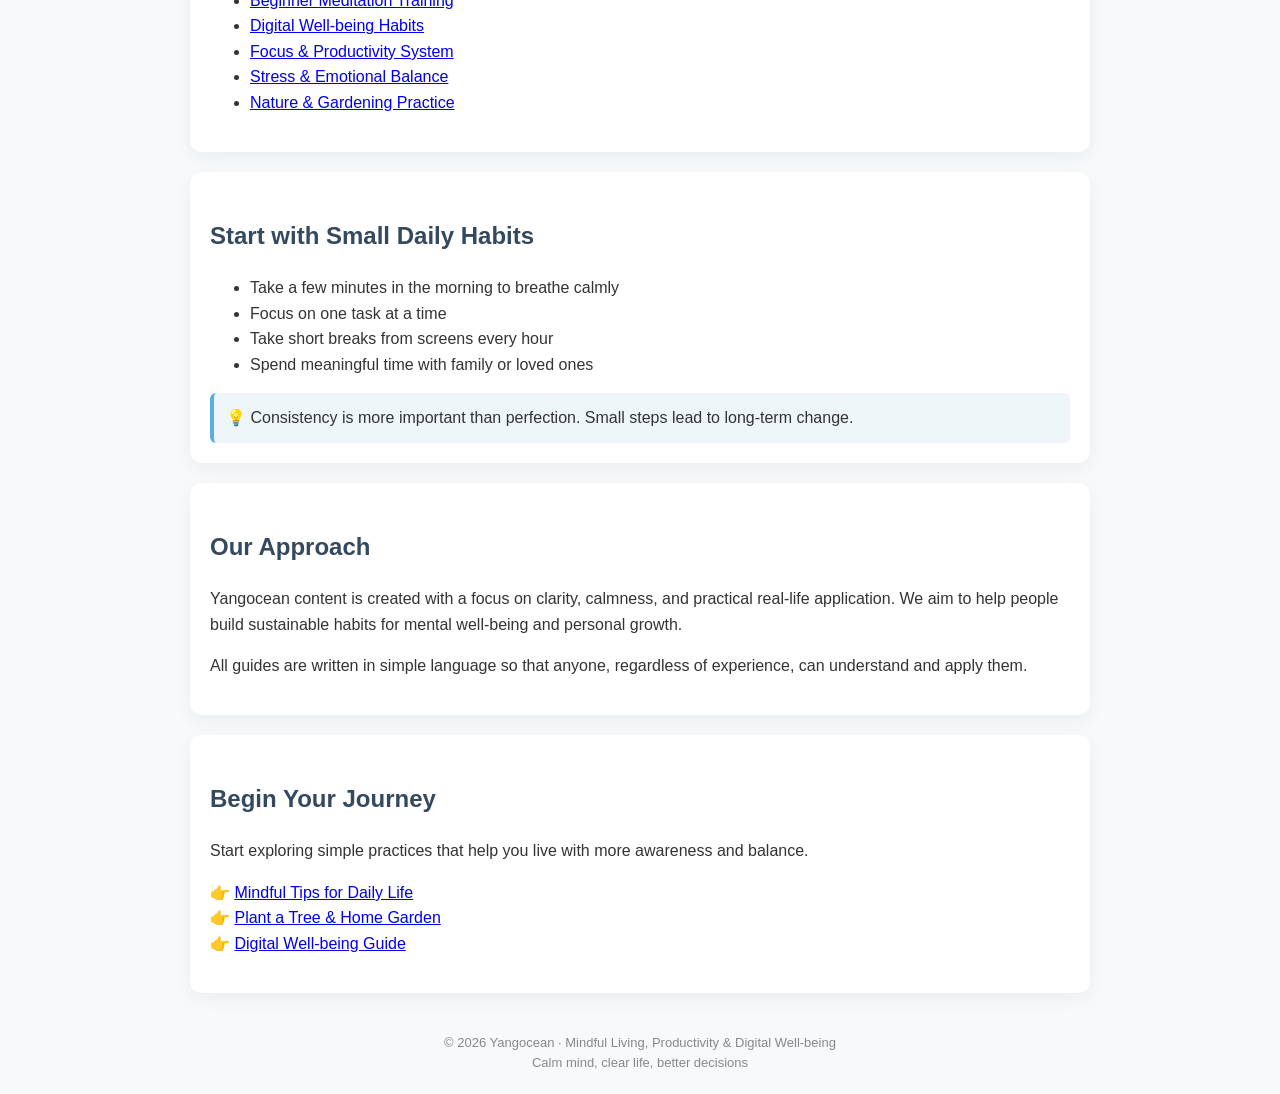
==== commit aa41f69f: "Update index.html" ====
--- a/index.html
+++ b/index.html
@@ -11,6 +11,9 @@
 
 <meta name="viewport" content="width=device-width, initial-scale=1.0">
 
+<!--Google search-->
+<meta name="google-site-verification" content="MP0781PPuCCYKNP1Klm_3kKqdoV5mSO9Oq8saBXjLmQ" />
+  
 <!-- Open Graph (SEO + sharing) -->
 <meta property="og:title" content="Yangocean | Mindful Living & Productivity">
 <meta property="og:description" content="Simple guides for mindfulness, productivity, stress management, and digital well-being.">
@@ -55,7 +58,6 @@
     🌿 A calm mind leads to better decisions, healthier habits, and a more meaningful life.
   </div>
 
-  <p><strong>Written by Yangocean Editorial Team</strong></p>
 
 </div>
 
